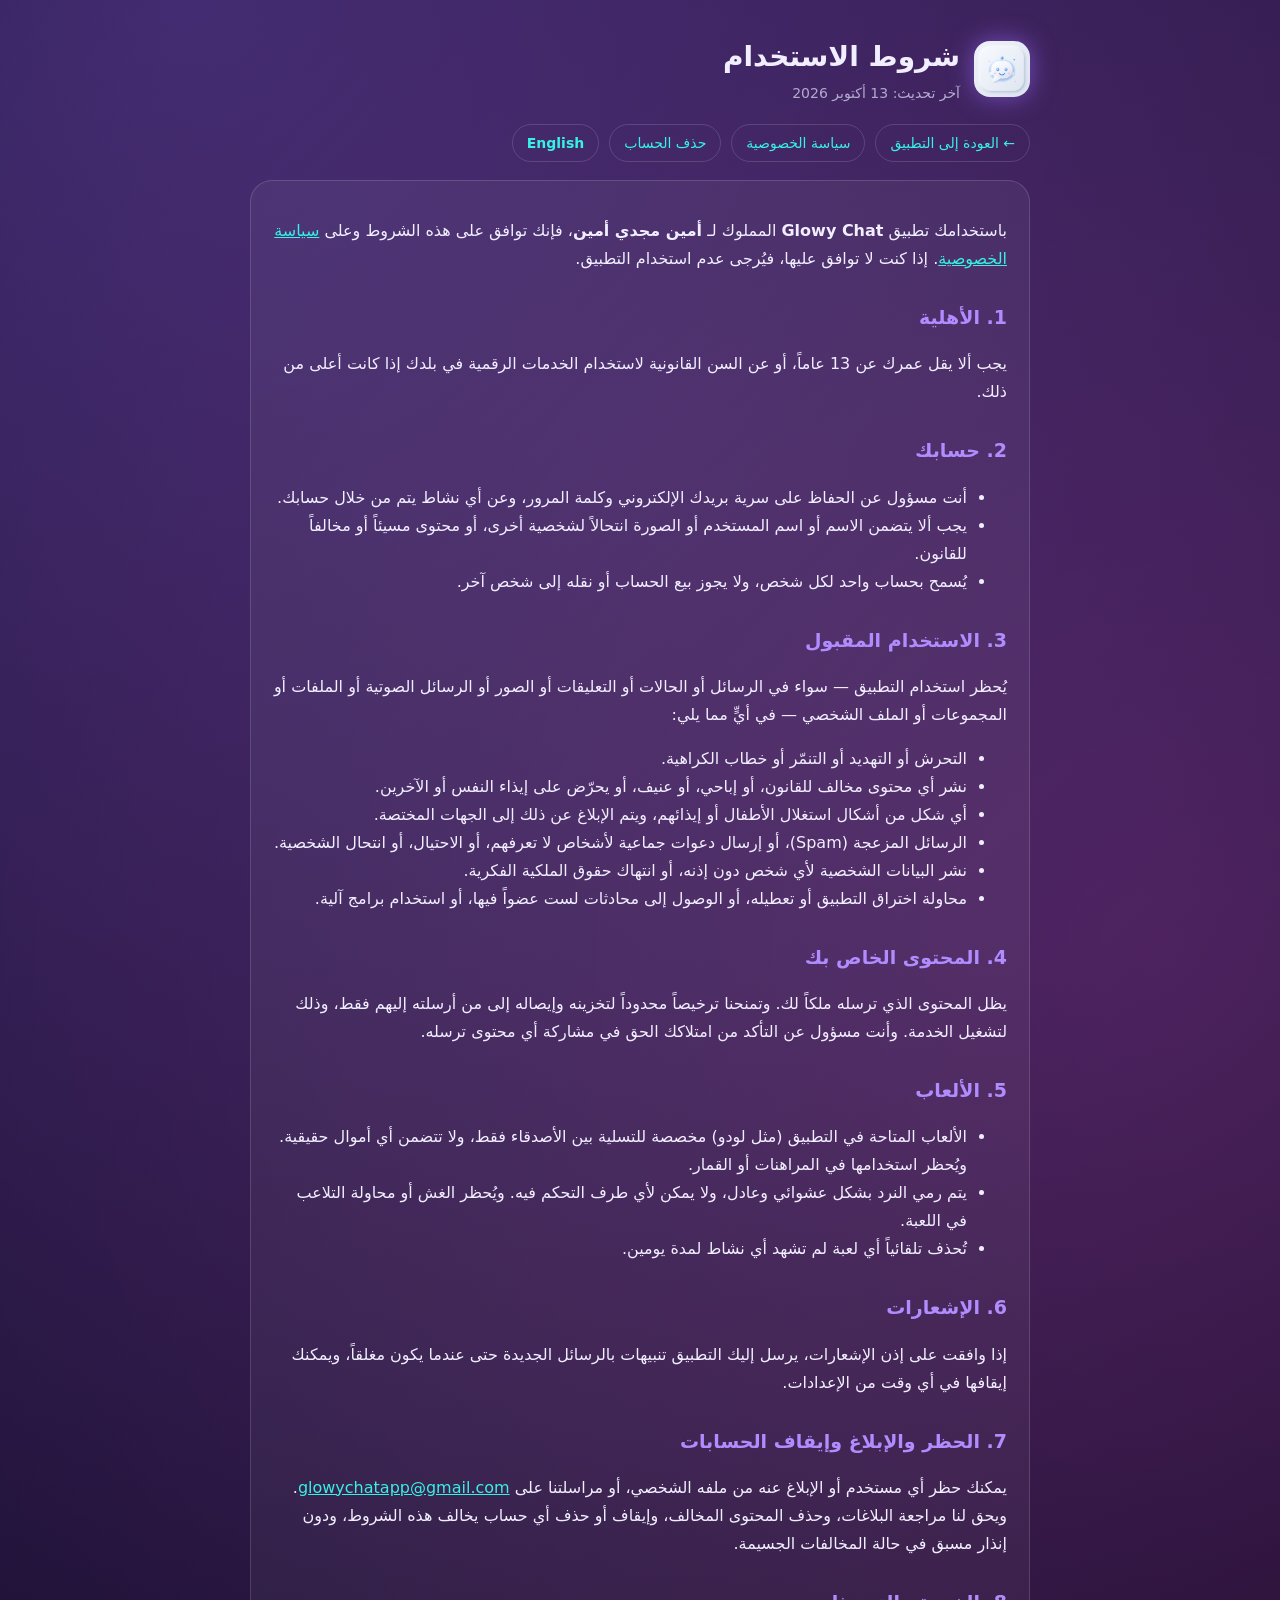
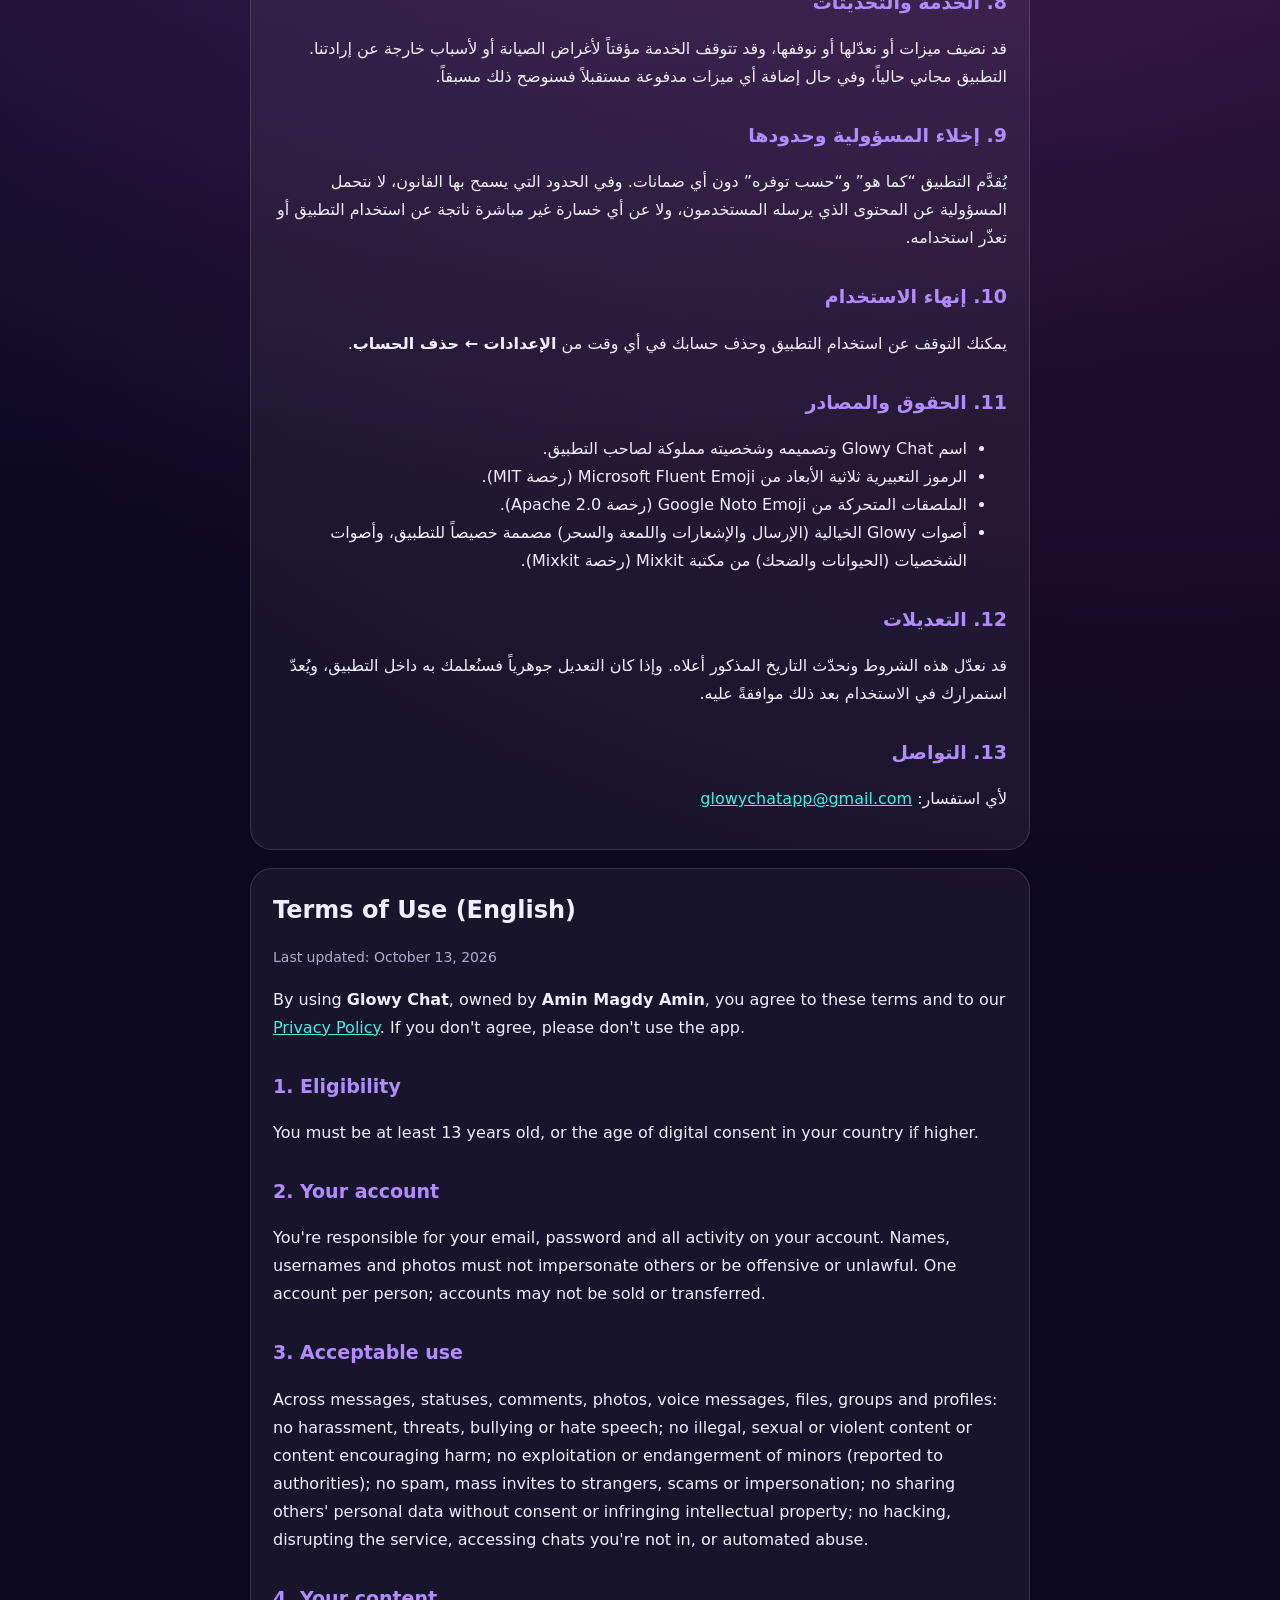
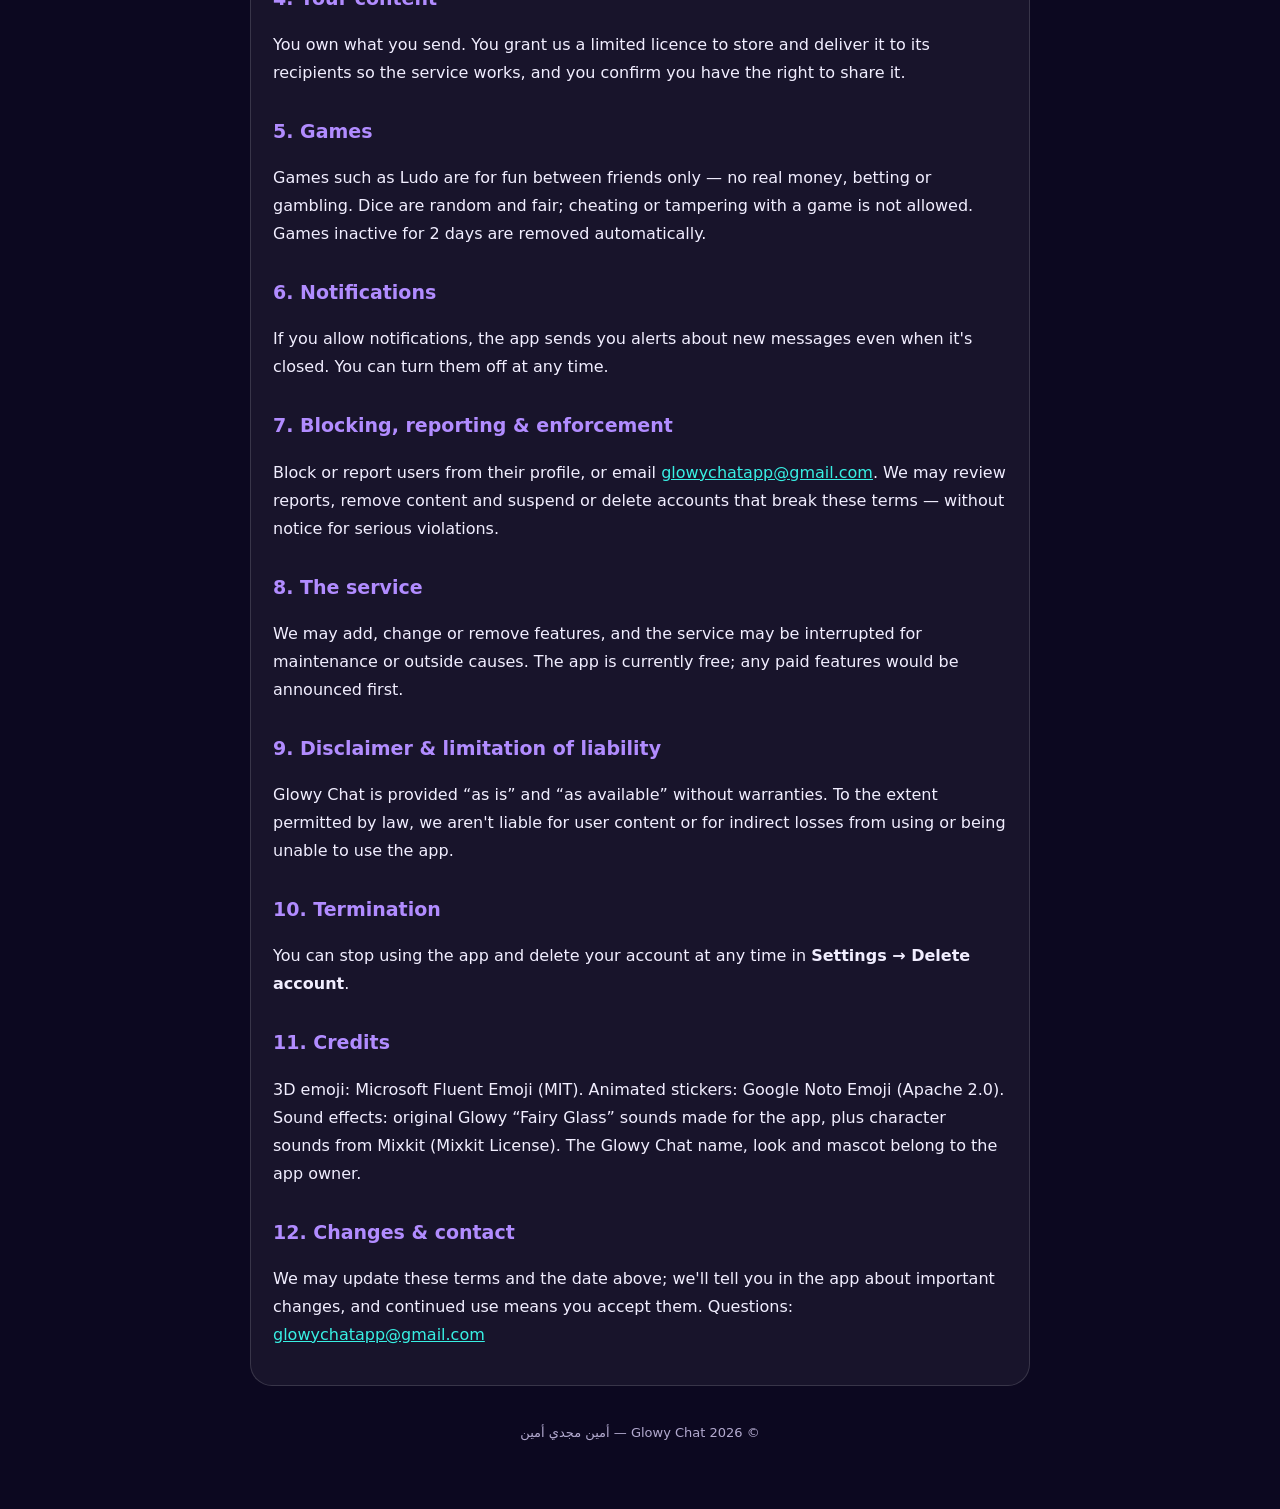
==== terms.html @ 3355cf98 "Add files via upload" ====
<!doctype html>
<html lang="ar" dir="rtl">
  <head>
    <meta charset="UTF-8" />
    <meta name="viewport" content="width=device-width, initial-scale=1" />
    <title>شروط الاستخدام — Glowy Chat</title>
    <link rel="icon" type="image/png" href="favicon-64.png" />
    <link rel="stylesheet" href="legal.css" />
  </head>
  <body>
    <main>
      <header>
        <img src="glowy-icon-192.png" alt="Glowy Chat" />
        <div>
          <h1>شروط الاستخدام</h1>
          <div class="muted">آخر تحديث: 13 أكتوبر 2026</div>
        </div>
      </header>
      <nav>
        <a href="index.html">← العودة إلى التطبيق</a>
        <a href="privacy.html">سياسة الخصوصية</a>
        <a href="delete-account.html">حذف الحساب</a>
        <a class="lang-switch" href="#english">English</a>
      </nav>

      <section>
        <p>
          باستخدامك تطبيق <strong>Glowy Chat</strong> المملوك لـ <strong>أمين مجدي أمين</strong>، فإنك توافق على هذه الشروط
          وعلى <a href="privacy.html">سياسة الخصوصية</a>. إذا كنت لا توافق عليها، فيُرجى عدم استخدام التطبيق.
        </p>

        <h2>1. الأهلية</h2>
        <p>يجب ألا يقل عمرك عن 13 عاماً، أو عن السن القانونية لاستخدام الخدمات الرقمية في بلدك إذا كانت أعلى من ذلك.</p>

        <h2>2. حسابك</h2>
        <ul>
          <li>أنت مسؤول عن الحفاظ على سرية بريدك الإلكتروني وكلمة المرور، وعن أي نشاط يتم من خلال حسابك.</li>
          <li>يجب ألا يتضمن الاسم أو اسم المستخدم أو الصورة انتحالاً لشخصية أخرى، أو محتوى مسيئاً أو مخالفاً للقانون.</li>
          <li>يُسمح بحساب واحد لكل شخص، ولا يجوز بيع الحساب أو نقله إلى شخص آخر.</li>
        </ul>

        <h2>3. الاستخدام المقبول</h2>
        <p>يُحظر استخدام التطبيق — سواء في الرسائل أو الحالات أو التعليقات أو الصور أو الرسائل الصوتية أو الملفات أو المجموعات أو الملف الشخصي — في أيٍّ مما يلي:</p>
        <ul>
          <li>التحرش أو التهديد أو التنمّر أو خطاب الكراهية.</li>
          <li>نشر أي محتوى مخالف للقانون، أو إباحي، أو عنيف، أو يحرّض على إيذاء النفس أو الآخرين.</li>
          <li>أي شكل من أشكال استغلال الأطفال أو إيذائهم، ويتم الإبلاغ عن ذلك إلى الجهات المختصة.</li>
          <li>الرسائل المزعجة (Spam)، أو إرسال دعوات جماعية لأشخاص لا تعرفهم، أو الاحتيال، أو انتحال الشخصية.</li>
          <li>نشر البيانات الشخصية لأي شخص دون إذنه، أو انتهاك حقوق الملكية الفكرية.</li>
          <li>محاولة اختراق التطبيق أو تعطيله، أو الوصول إلى محادثات لست عضواً فيها، أو استخدام برامج آلية.</li>
        </ul>

        <h2>4. المحتوى الخاص بك</h2>
        <p>
          يظل المحتوى الذي ترسله ملكاً لك. وتمنحنا ترخيصاً محدوداً لتخزينه وإيصاله إلى من أرسلته إليهم فقط، وذلك لتشغيل الخدمة.
          وأنت مسؤول عن التأكد من امتلاكك الحق في مشاركة أي محتوى ترسله.
        </p>

        <h2>5. الألعاب</h2>
        <ul>
          <li>الألعاب المتاحة في التطبيق (مثل لودو) مخصصة للتسلية بين الأصدقاء فقط، ولا تتضمن أي أموال حقيقية. ويُحظر استخدامها في المراهنات أو القمار.</li>
          <li>يتم رمي النرد بشكل عشوائي وعادل، ولا يمكن لأي طرف التحكم فيه. ويُحظر الغش أو محاولة التلاعب في اللعبة.</li>
          <li>تُحذف تلقائياً أي لعبة لم تشهد أي نشاط لمدة يومين.</li>
        </ul>

        <h2>6. الإشعارات</h2>
        <p>إذا وافقت على إذن الإشعارات، يرسل إليك التطبيق تنبيهات بالرسائل الجديدة حتى عندما يكون مغلقاً، ويمكنك إيقافها في أي وقت من الإعدادات.</p>

        <h2>7. الحظر والإبلاغ وإيقاف الحسابات</h2>
        <p>
          يمكنك حظر أي مستخدم أو الإبلاغ عنه من ملفه الشخصي، أو مراسلتنا على
          <a href="mailto:glowychatapp@gmail.com">glowychatapp@gmail.com</a>.
          ويحق لنا مراجعة البلاغات، وحذف المحتوى المخالف، وإيقاف أو حذف أي حساب يخالف هذه الشروط، ودون إنذار مسبق في حالة المخالفات الجسيمة.
        </p>

        <h2>8. الخدمة والتحديثات</h2>
        <p>
          قد نضيف ميزات أو نعدّلها أو نوقفها، وقد تتوقف الخدمة مؤقتاً لأغراض الصيانة أو لأسباب خارجة عن إرادتنا.
          التطبيق مجاني حالياً، وفي حال إضافة أي ميزات مدفوعة مستقبلاً فسنوضح ذلك مسبقاً.
        </p>

        <h2>9. إخلاء المسؤولية وحدودها</h2>
        <p>
          يُقدَّم التطبيق “كما هو” و“حسب توفره” دون أي ضمانات. وفي الحدود التي يسمح بها القانون، لا نتحمل المسؤولية عن المحتوى الذي يرسله المستخدمون،
          ولا عن أي خسارة غير مباشرة ناتجة عن استخدام التطبيق أو تعذّر استخدامه.
        </p>

        <h2>10. إنهاء الاستخدام</h2>
        <p>يمكنك التوقف عن استخدام التطبيق وحذف حسابك في أي وقت من <strong>الإعدادات ← حذف الحساب</strong>.</p>

        <h2>11. الحقوق والمصادر</h2>
        <ul>
          <li>اسم Glowy Chat وتصميمه وشخصيته مملوكة لصاحب التطبيق.</li>
          <li>الرموز التعبيرية ثلاثية الأبعاد من Microsoft Fluent Emoji (رخصة MIT).</li>
          <li>الملصقات المتحركة من Google Noto Emoji (رخصة Apache 2.0).</li>
          <li>أصوات Glowy الخيالية (الإرسال والإشعارات واللمعة والسحر) مصممة خصيصاً للتطبيق، وأصوات الشخصيات (الحيوانات والضحك) من مكتبة Mixkit (رخصة Mixkit).</li>
        </ul>

        <h2>12. التعديلات</h2>
        <p>قد نعدّل هذه الشروط ونحدّث التاريخ المذكور أعلاه. وإذا كان التعديل جوهرياً فسنُعلمك به داخل التطبيق، ويُعدّ استمرارك في الاستخدام بعد ذلك موافقةً عليه.</p>

        <h2>13. التواصل</h2>
        <p>لأي استفسار: <a href="mailto:glowychatapp@gmail.com">glowychatapp@gmail.com</a></p>
      </section>

      <section id="english" dir="ltr" lang="en">
        <h1 style="font-size: 24px">Terms of Use (English)</h1>
        <p class="muted">Last updated: October 13, 2026</p>
        <p>
          By using <strong>Glowy Chat</strong>, owned by <strong>Amin Magdy Amin</strong>, you agree to these terms and to our
          <a href="privacy.html">Privacy Policy</a>. If you don't agree, please don't use the app.
        </p>

        <h2>1. Eligibility</h2>
        <p>You must be at least 13 years old, or the age of digital consent in your country if higher.</p>

        <h2>2. Your account</h2>
        <p>You're responsible for your email, password and all activity on your account. Names, usernames and photos must not impersonate others or be offensive or unlawful. One account per person; accounts may not be sold or transferred.</p>

        <h2>3. Acceptable use</h2>
        <p>
          Across messages, statuses, comments, photos, voice messages, files, groups and profiles: no harassment, threats, bullying or hate speech; no illegal, sexual or violent content or
          content encouraging harm; no exploitation or endangerment of minors (reported to authorities); no spam, mass invites to strangers, scams or impersonation;
          no sharing others' personal data without consent or infringing intellectual property; no hacking, disrupting the service, accessing chats you're not in, or automated abuse.
        </p>

        <h2>4. Your content</h2>
        <p>You own what you send. You grant us a limited licence to store and deliver it to its recipients so the service works, and you confirm you have the right to share it.</p>

        <h2>5. Games</h2>
        <p>Games such as Ludo are for fun between friends only — no real money, betting or gambling. Dice are random and fair; cheating or tampering with a game is not allowed. Games inactive for 2 days are removed automatically.</p>

        <h2>6. Notifications</h2>
        <p>If you allow notifications, the app sends you alerts about new messages even when it's closed. You can turn them off at any time.</p>

        <h2>7. Blocking, reporting &amp; enforcement</h2>
        <p>Block or report users from their profile, or email <a href="mailto:glowychatapp@gmail.com">glowychatapp@gmail.com</a>. We may review reports, remove content and suspend or delete accounts that break these terms — without notice for serious violations.</p>

        <h2>8. The service</h2>
        <p>We may add, change or remove features, and the service may be interrupted for maintenance or outside causes. The app is currently free; any paid features would be announced first.</p>

        <h2>9. Disclaimer &amp; limitation of liability</h2>
        <p>Glowy Chat is provided “as is” and “as available” without warranties. To the extent permitted by law, we aren't liable for user content or for indirect losses from using or being unable to use the app.</p>

        <h2>10. Termination</h2>
        <p>You can stop using the app and delete your account at any time in <strong>Settings → Delete account</strong>.</p>

        <h2>11. Credits</h2>
        <p>3D emoji: Microsoft Fluent Emoji (MIT). Animated stickers: Google Noto Emoji (Apache 2.0). Sound effects: original Glowy “Fairy Glass” sounds made for the app, plus character sounds from Mixkit (Mixkit License). The Glowy Chat name, look and mascot belong to the app owner.</p>

        <h2>12. Changes &amp; contact</h2>
        <p>We may update these terms and the date above; we'll tell you in the app about important changes, and continued use means you accept them. Questions: <a href="mailto:glowychatapp@gmail.com">glowychatapp@gmail.com</a></p>
      </section>

      <footer>© 2026 Glowy Chat — أمين مجدي أمين</footer>
    </main>
  </body>
</html>
---- legal.css ----
:root {
  color-scheme: dark;
  --bg: #0c0820;
  --card: rgba(255, 255, 255, 0.05);
  --border: rgba(255, 255, 255, 0.14);
  --text: #f1eeff;
  --muted: #b3aacf;
  --accent: #b18cff;
  --mint: #38f0e4;
}

* {
  box-sizing: border-box;
}

body {
  margin: 0;
  font-family: "Segoe UI", "Tahoma", system-ui, -apple-system, sans-serif;
  line-height: 1.75;
  color: var(--text);
  background: radial-gradient(circle at 15% 0%, rgba(157, 107, 255, 0.35), transparent 45%),
    radial-gradient(circle at 90% 20%, rgba(255, 79, 210, 0.22), transparent 40%), var(--bg);
  min-height: 100vh;
}

main {
  max-width: 820px;
  margin: 0 auto;
  padding: 32px 20px 64px;
}

header {
  display: flex;
  align-items: center;
  gap: 14px;
  margin-bottom: 18px;
}

header img {
  width: 56px;
  height: 56px;
  border-radius: 16px;
  box-shadow: 0 0 24px rgba(157, 107, 255, 0.6);
}

h1 {
  margin: 0;
  font-size: 28px;
}

h2 {
  margin: 28px 0 8px;
  font-size: 19px;
  color: var(--accent);
}

p,
li {
  color: var(--text);
}

.muted {
  color: var(--muted);
  font-size: 14px;
}

section {
  padding: 20px 22px;
  margin: 18px 0;
  border-radius: 22px;
  background: var(--card);
  border: 1px solid var(--border);
}

a {
  color: var(--mint);
}

nav {
  display: flex;
  flex-wrap: wrap;
  gap: 10px;
  margin: 8px 0 18px;
}

nav a {
  padding: 6px 14px;
  border-radius: 999px;
  border: 1px solid var(--border);
  text-decoration: none;
  font-size: 14px;
}

.lang-switch {
  font-weight: 700;
}

.box {
  padding: 14px 16px;
  border-radius: 16px;
  background: rgba(56, 240, 228, 0.07);
  border: 1px dashed rgba(56, 240, 228, 0.4);
}

footer {
  margin-top: 36px;
  text-align: center;
  color: var(--muted);
  font-size: 13px;
}
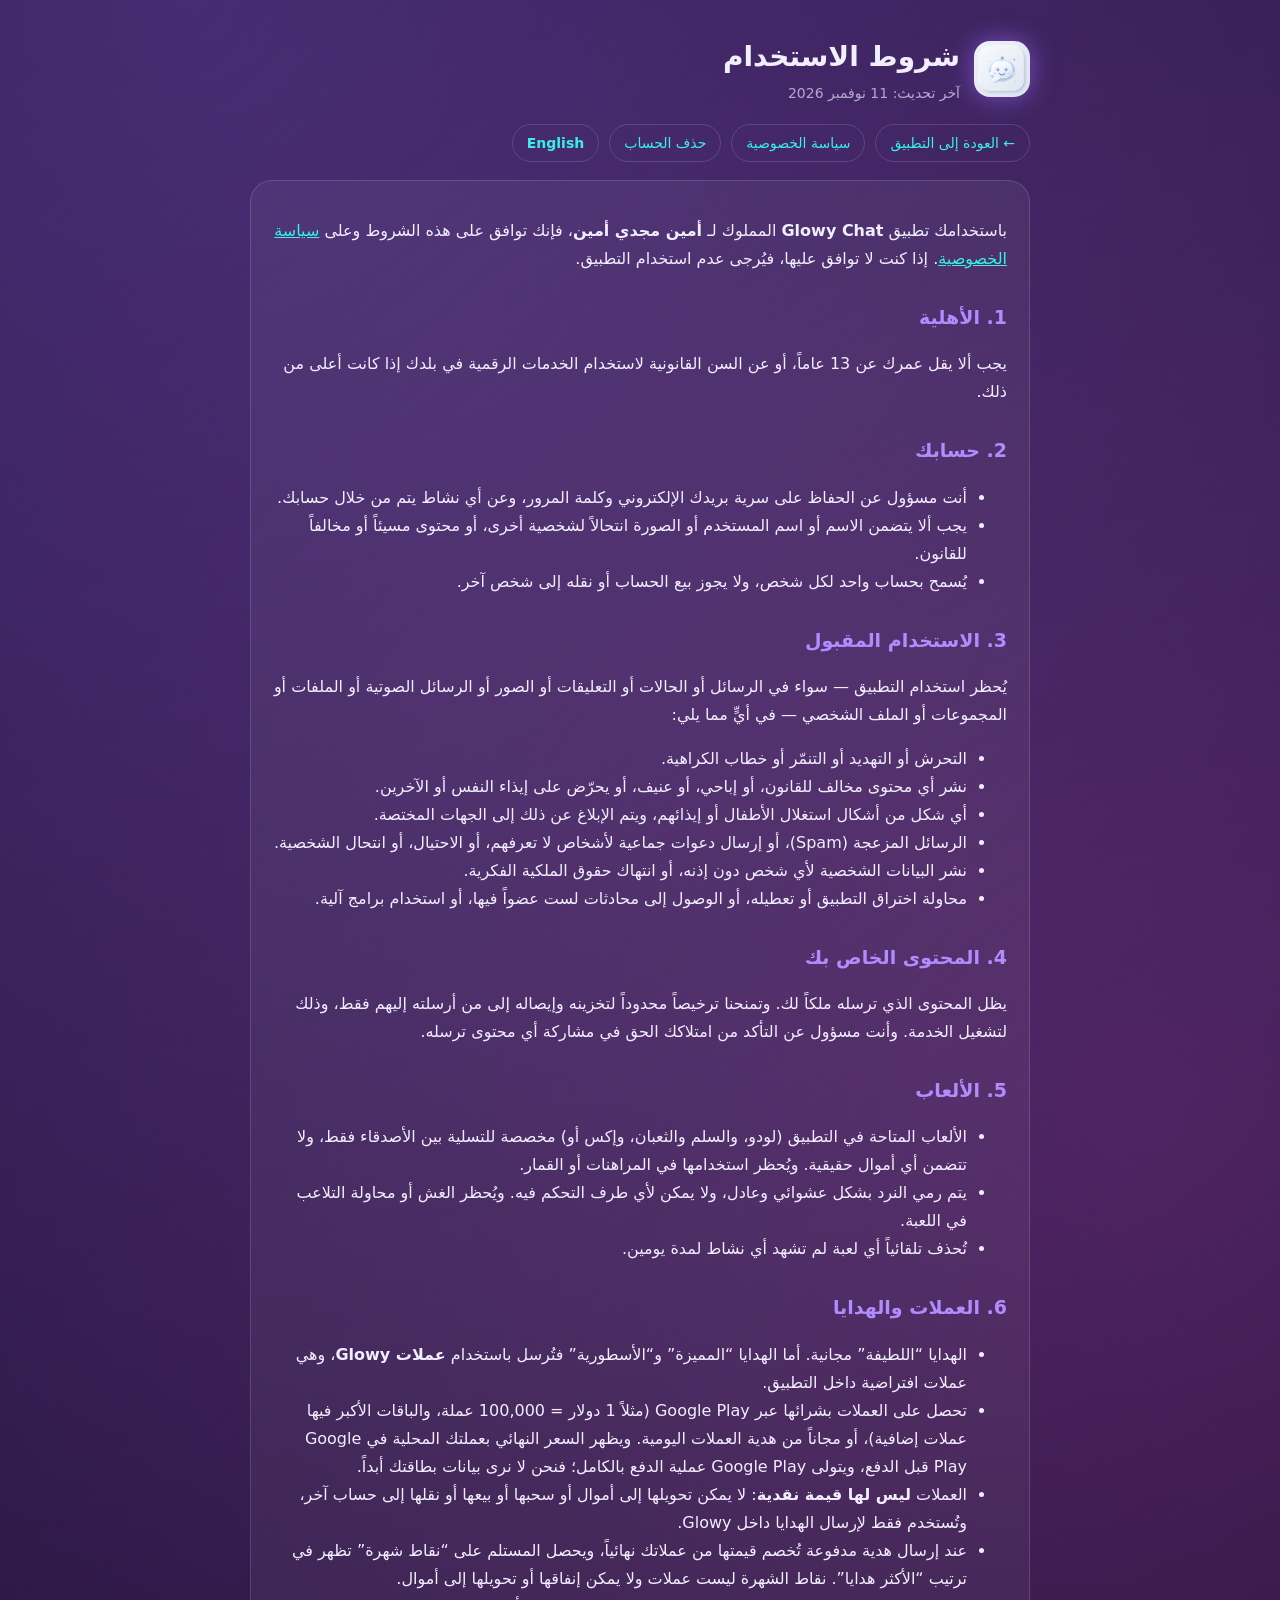
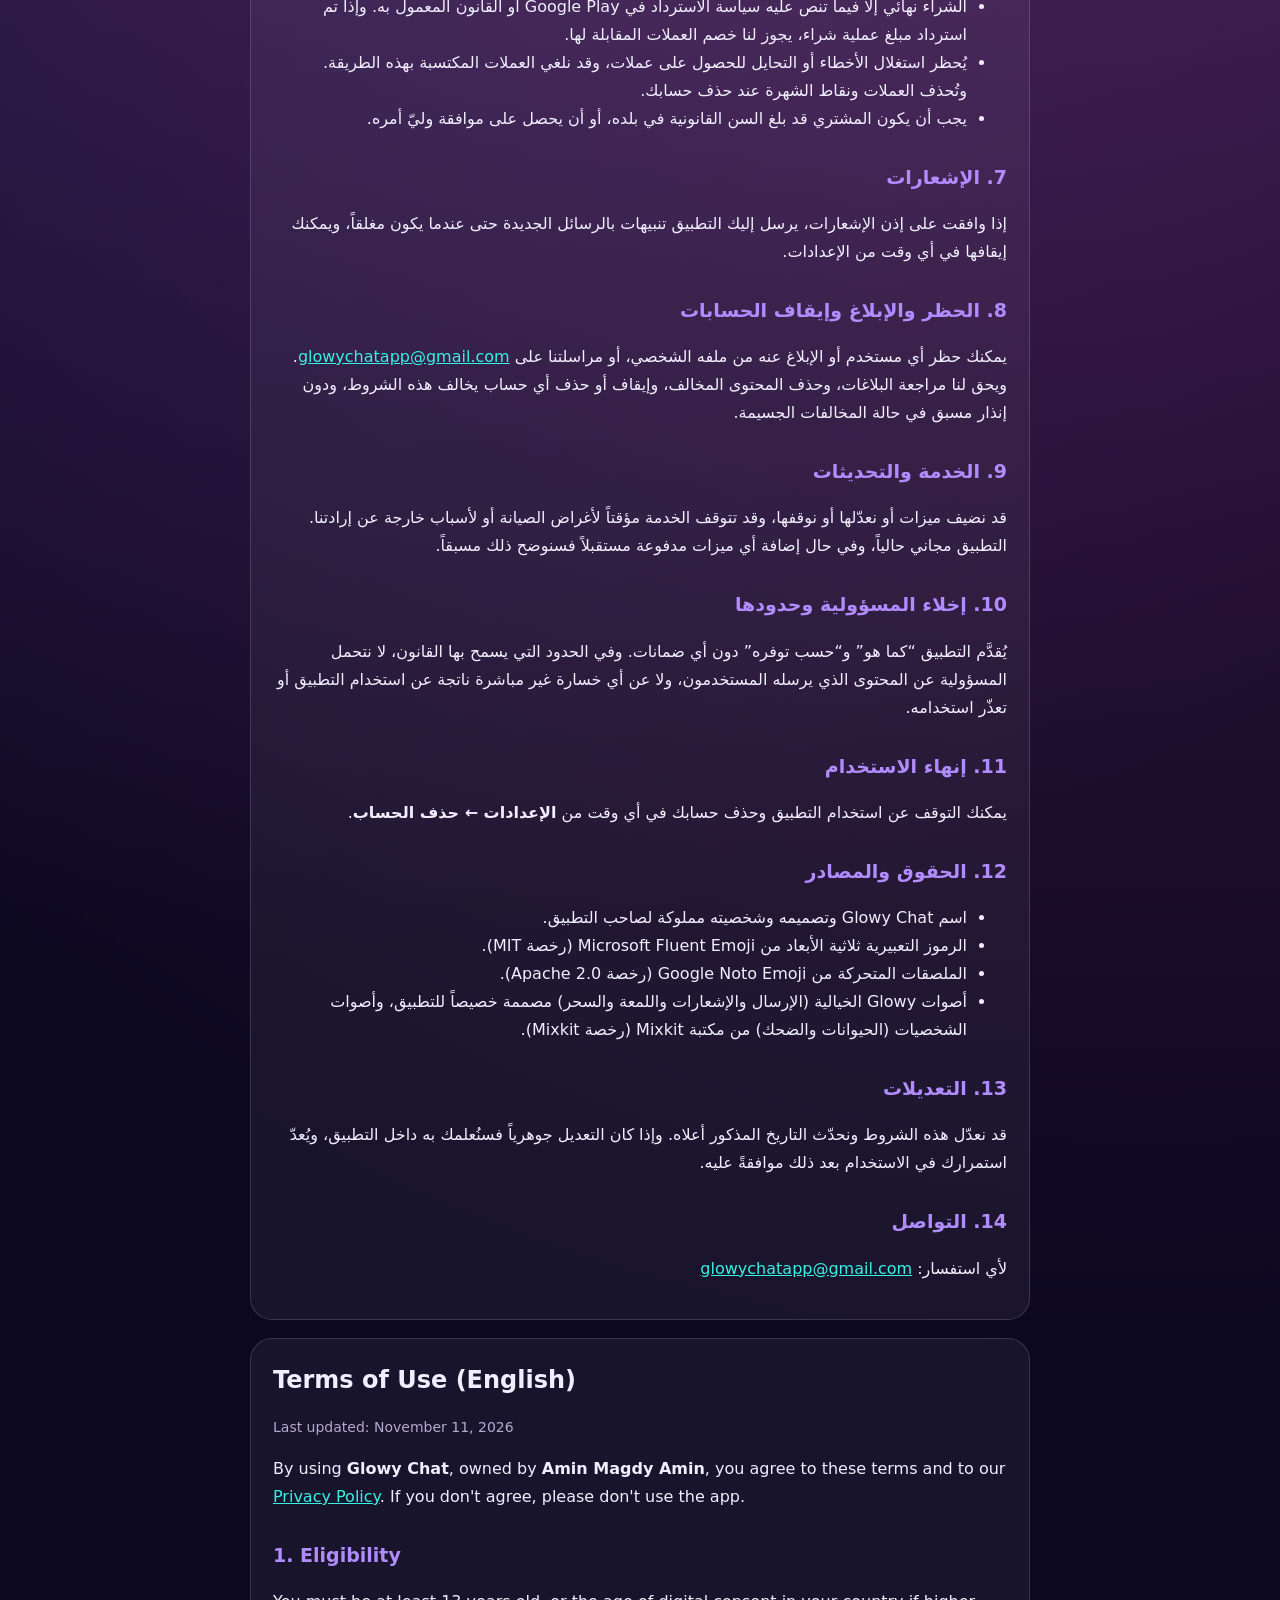
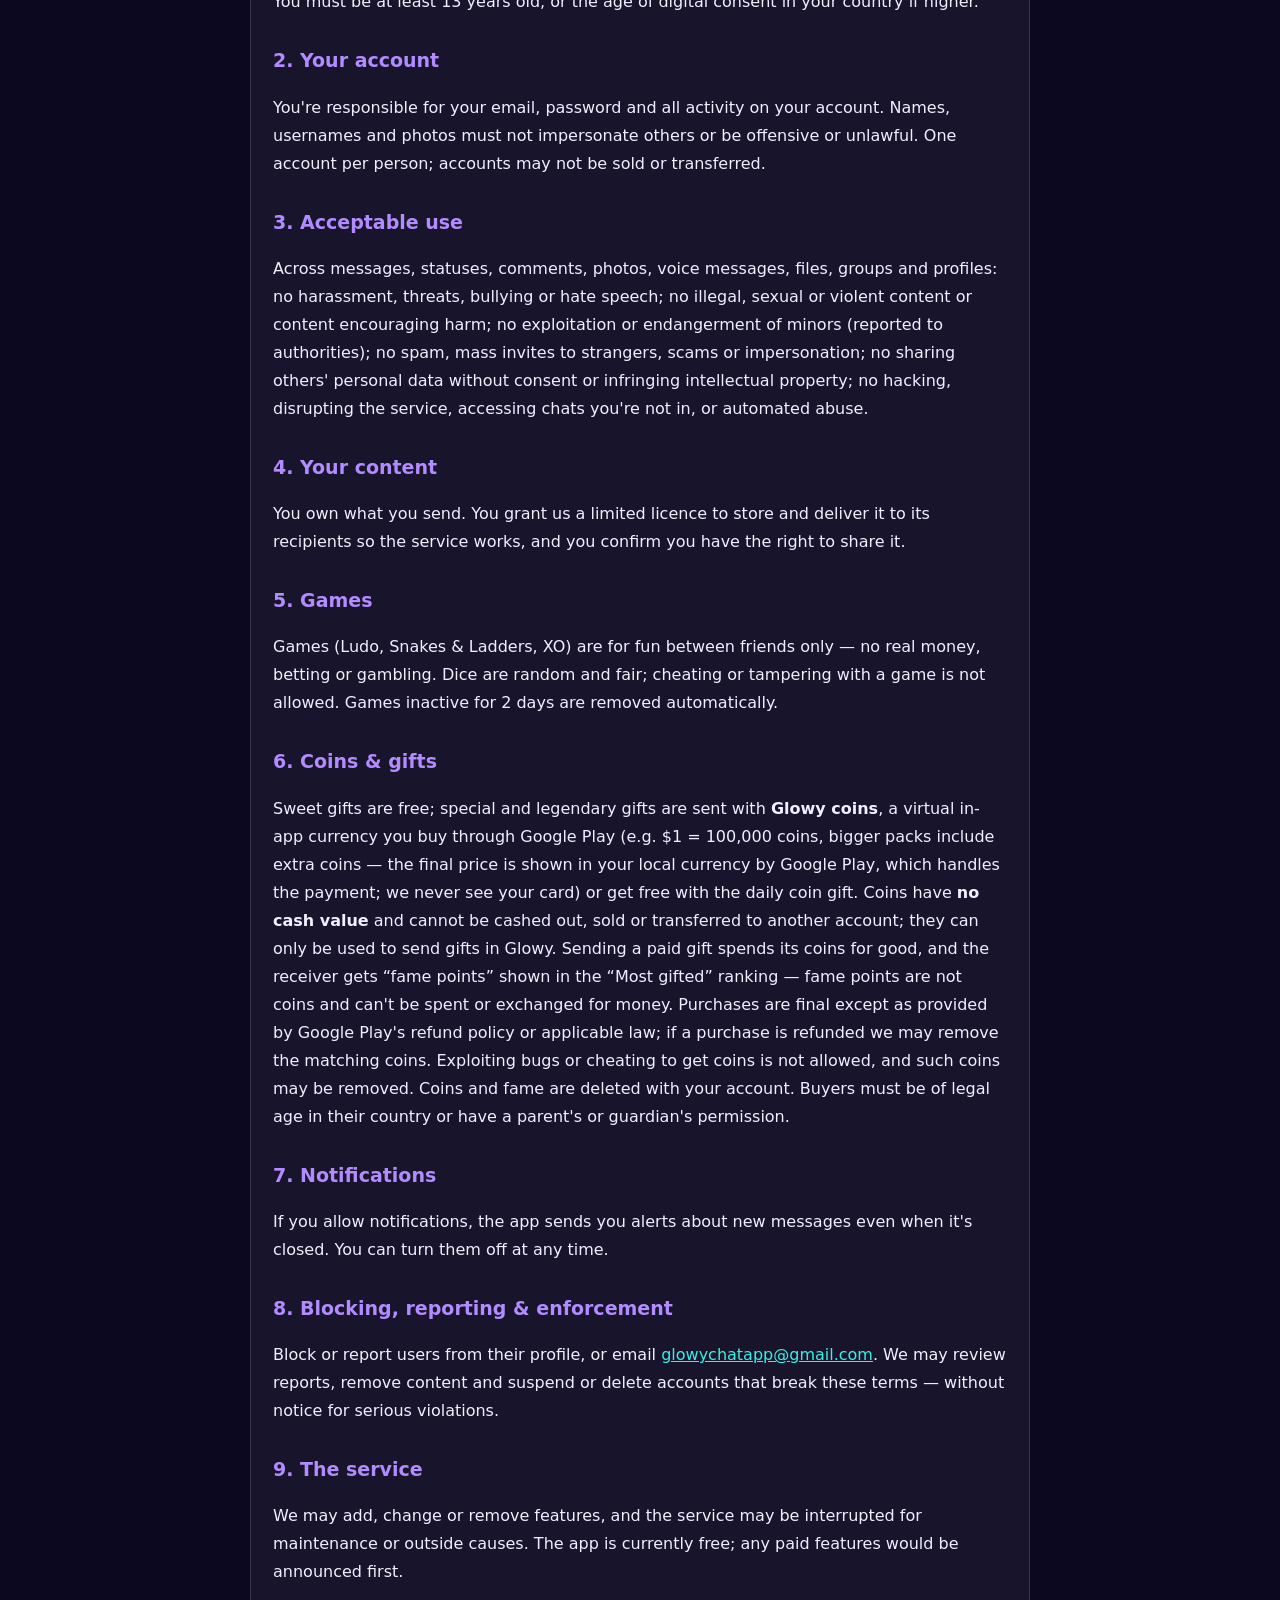
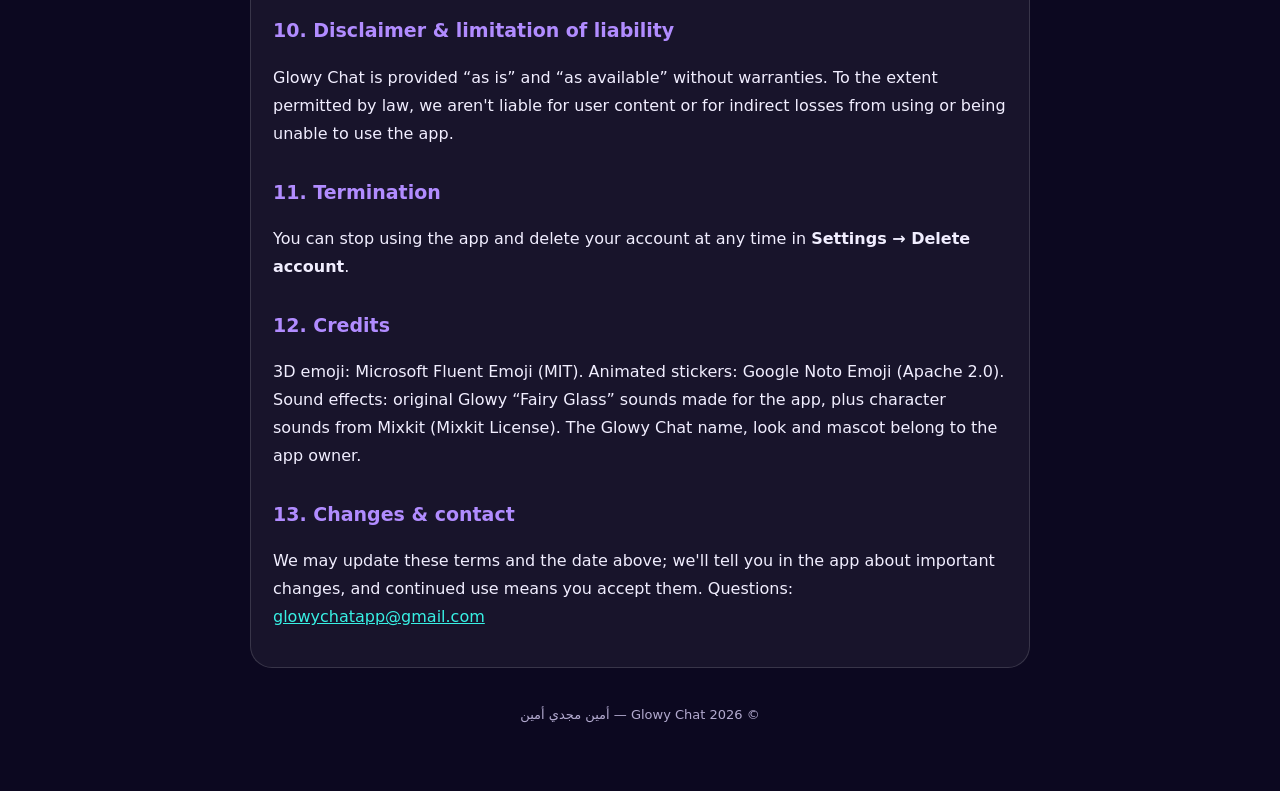
==== commit 2bbf505b: "Coins & paid gifts: privacy policy and terms Co-Authored-By: Claude Opus 5.5 <noreply@anthropic.com>" ====
--- a/terms.html
+++ b/terms.html
@@ -13,7 +13,7 @@
         <img src="glowy-icon-192.png" alt="Glowy Chat" />
         <div>
           <h1>شروط الاستخدام</h1>
-          <div class="muted">آخر تحديث: 13 أكتوبر 2026</div>
+          <div class="muted">آخر تحديث: 11 نوفمبر 2026</div>
         </div>
       </header>
       <nav>
@@ -58,37 +58,48 @@
 
         <h2>5. الألعاب</h2>
         <ul>
-          <li>الألعاب المتاحة في التطبيق (مثل لودو) مخصصة للتسلية بين الأصدقاء فقط، ولا تتضمن أي أموال حقيقية. ويُحظر استخدامها في المراهنات أو القمار.</li>
+          <li>الألعاب المتاحة في التطبيق (لودو، والسلم والثعبان، وإكس أو) مخصصة للتسلية بين الأصدقاء فقط، ولا تتضمن أي أموال حقيقية. ويُحظر استخدامها في المراهنات أو القمار.</li>
           <li>يتم رمي النرد بشكل عشوائي وعادل، ولا يمكن لأي طرف التحكم فيه. ويُحظر الغش أو محاولة التلاعب في اللعبة.</li>
           <li>تُحذف تلقائياً أي لعبة لم تشهد أي نشاط لمدة يومين.</li>
         </ul>
 
-        <h2>6. الإشعارات</h2>
+        <h2>6. العملات والهدايا</h2>
+        <ul>
+          <li>الهدايا “اللطيفة” مجانية. أما الهدايا “المميزة” و“الأسطورية” فتُرسل باستخدام <strong>عملات Glowy</strong>، وهي عملات افتراضية داخل التطبيق.</li>
+          <li>تحصل على العملات بشرائها عبر Google Play (مثلاً 1 دولار = 100,000 عملة، والباقات الأكبر فيها عملات إضافية)، أو مجاناً من هدية العملات اليومية. ويظهر السعر النهائي بعملتك المحلية في Google Play قبل الدفع، ويتولى Google Play عملية الدفع بالكامل؛ فنحن لا نرى بيانات بطاقتك أبداً.</li>
+          <li>العملات <strong>ليس لها قيمة نقدية</strong>: لا يمكن تحويلها إلى أموال أو سحبها أو بيعها أو نقلها إلى حساب آخر، وتُستخدم فقط لإرسال الهدايا داخل Glowy.</li>
+          <li>عند إرسال هدية مدفوعة تُخصم قيمتها من عملاتك نهائياً، ويحصل المستلم على “نقاط شهرة” تظهر في ترتيب “الأكثر هدايا”. نقاط الشهرة ليست عملات ولا يمكن إنفاقها أو تحويلها إلى أموال.</li>
+          <li>الشراء نهائي إلا فيما تنص عليه سياسة الاسترداد في Google Play أو القانون المعمول به. وإذا تم استرداد مبلغ عملية شراء، يجوز لنا خصم العملات المقابلة لها.</li>
+          <li>يُحظر استغلال الأخطاء أو التحايل للحصول على عملات، وقد نلغي العملات المكتسبة بهذه الطريقة. وتُحذف العملات ونقاط الشهرة عند حذف حسابك.</li>
+          <li>يجب أن يكون المشتري قد بلغ السن القانونية في بلده، أو أن يحصل على موافقة وليّ أمره.</li>
+        </ul>
+
+        <h2>7. الإشعارات</h2>
         <p>إذا وافقت على إذن الإشعارات، يرسل إليك التطبيق تنبيهات بالرسائل الجديدة حتى عندما يكون مغلقاً، ويمكنك إيقافها في أي وقت من الإعدادات.</p>
 
-        <h2>7. الحظر والإبلاغ وإيقاف الحسابات</h2>
+        <h2>8. الحظر والإبلاغ وإيقاف الحسابات</h2>
         <p>
           يمكنك حظر أي مستخدم أو الإبلاغ عنه من ملفه الشخصي، أو مراسلتنا على
           <a href="mailto:glowychatapp@gmail.com">glowychatapp@gmail.com</a>.
           ويحق لنا مراجعة البلاغات، وحذف المحتوى المخالف، وإيقاف أو حذف أي حساب يخالف هذه الشروط، ودون إنذار مسبق في حالة المخالفات الجسيمة.
         </p>
 
-        <h2>8. الخدمة والتحديثات</h2>
+        <h2>9. الخدمة والتحديثات</h2>
         <p>
           قد نضيف ميزات أو نعدّلها أو نوقفها، وقد تتوقف الخدمة مؤقتاً لأغراض الصيانة أو لأسباب خارجة عن إرادتنا.
           التطبيق مجاني حالياً، وفي حال إضافة أي ميزات مدفوعة مستقبلاً فسنوضح ذلك مسبقاً.
         </p>
 
-        <h2>9. إخلاء المسؤولية وحدودها</h2>
+        <h2>10. إخلاء المسؤولية وحدودها</h2>
         <p>
           يُقدَّم التطبيق “كما هو” و“حسب توفره” دون أي ضمانات. وفي الحدود التي يسمح بها القانون، لا نتحمل المسؤولية عن المحتوى الذي يرسله المستخدمون،
           ولا عن أي خسارة غير مباشرة ناتجة عن استخدام التطبيق أو تعذّر استخدامه.
         </p>
 
-        <h2>10. إنهاء الاستخدام</h2>
+        <h2>11. إنهاء الاستخدام</h2>
         <p>يمكنك التوقف عن استخدام التطبيق وحذف حسابك في أي وقت من <strong>الإعدادات ← حذف الحساب</strong>.</p>
 
-        <h2>11. الحقوق والمصادر</h2>
+        <h2>12. الحقوق والمصادر</h2>
         <ul>
           <li>اسم Glowy Chat وتصميمه وشخصيته مملوكة لصاحب التطبيق.</li>
           <li>الرموز التعبيرية ثلاثية الأبعاد من Microsoft Fluent Emoji (رخصة MIT).</li>
@@ -96,16 +107,16 @@
           <li>أصوات Glowy الخيالية (الإرسال والإشعارات واللمعة والسحر) مصممة خصيصاً للتطبيق، وأصوات الشخصيات (الحيوانات والضحك) من مكتبة Mixkit (رخصة Mixkit).</li>
         </ul>
 
-        <h2>12. التعديلات</h2>
+        <h2>13. التعديلات</h2>
         <p>قد نعدّل هذه الشروط ونحدّث التاريخ المذكور أعلاه. وإذا كان التعديل جوهرياً فسنُعلمك به داخل التطبيق، ويُعدّ استمرارك في الاستخدام بعد ذلك موافقةً عليه.</p>
 
-        <h2>13. التواصل</h2>
+        <h2>14. التواصل</h2>
         <p>لأي استفسار: <a href="mailto:glowychatapp@gmail.com">glowychatapp@gmail.com</a></p>
       </section>
 
       <section id="english" dir="ltr" lang="en">
         <h1 style="font-size: 24px">Terms of Use (English)</h1>
-        <p class="muted">Last updated: October 13, 2026</p>
+        <p class="muted">Last updated: November 11, 2026</p>
         <p>
           By using <strong>Glowy Chat</strong>, owned by <strong>Amin Magdy Amin</strong>, you agree to these terms and to our
           <a href="privacy.html">Privacy Policy</a>. If you don't agree, please don't use the app.
@@ -128,27 +139,38 @@
         <p>You own what you send. You grant us a limited licence to store and deliver it to its recipients so the service works, and you confirm you have the right to share it.</p>
 
         <h2>5. Games</h2>
-        <p>Games such as Ludo are for fun between friends only — no real money, betting or gambling. Dice are random and fair; cheating or tampering with a game is not allowed. Games inactive for 2 days are removed automatically.</p>
+        <p>Games (Ludo, Snakes &amp; Ladders, XO) are for fun between friends only — no real money, betting or gambling. Dice are random and fair; cheating or tampering with a game is not allowed. Games inactive for 2 days are removed automatically.</p>
 
-        <h2>6. Notifications</h2>
+        <h2>6. Coins &amp; gifts</h2>
+        <p>
+          Sweet gifts are free; special and legendary gifts are sent with <strong>Glowy coins</strong>, a virtual in-app currency you buy through Google Play
+          (e.g. $1 = 100,000 coins, bigger packs include extra coins — the final price is shown in your local currency by Google Play, which handles the payment; we never see your card)
+          or get free with the daily coin gift. Coins have <strong>no cash value</strong> and cannot be cashed out, sold or transferred to another account; they can only be used to send gifts in Glowy.
+          Sending a paid gift spends its coins for good, and the receiver gets “fame points” shown in the “Most gifted” ranking — fame points are not coins and can't be spent or exchanged for money.
+          Purchases are final except as provided by Google Play's refund policy or applicable law; if a purchase is refunded we may remove the matching coins.
+          Exploiting bugs or cheating to get coins is not allowed, and such coins may be removed. Coins and fame are deleted with your account.
+          Buyers must be of legal age in their country or have a parent's or guardian's permission.
+        </p>
+
+        <h2>7. Notifications</h2>
         <p>If you allow notifications, the app sends you alerts about new messages even when it's closed. You can turn them off at any time.</p>
 
-        <h2>7. Blocking, reporting &amp; enforcement</h2>
+        <h2>8. Blocking, reporting &amp; enforcement</h2>
         <p>Block or report users from their profile, or email <a href="mailto:glowychatapp@gmail.com">glowychatapp@gmail.com</a>. We may review reports, remove content and suspend or delete accounts that break these terms — without notice for serious violations.</p>
 
-        <h2>8. The service</h2>
+        <h2>9. The service</h2>
         <p>We may add, change or remove features, and the service may be interrupted for maintenance or outside causes. The app is currently free; any paid features would be announced first.</p>
 
-        <h2>9. Disclaimer &amp; limitation of liability</h2>
+        <h2>10. Disclaimer &amp; limitation of liability</h2>
         <p>Glowy Chat is provided “as is” and “as available” without warranties. To the extent permitted by law, we aren't liable for user content or for indirect losses from using or being unable to use the app.</p>
 
-        <h2>10. Termination</h2>
+        <h2>11. Termination</h2>
         <p>You can stop using the app and delete your account at any time in <strong>Settings → Delete account</strong>.</p>
 
-        <h2>11. Credits</h2>
+        <h2>12. Credits</h2>
         <p>3D emoji: Microsoft Fluent Emoji (MIT). Animated stickers: Google Noto Emoji (Apache 2.0). Sound effects: original Glowy “Fairy Glass” sounds made for the app, plus character sounds from Mixkit (Mixkit License). The Glowy Chat name, look and mascot belong to the app owner.</p>
 
-        <h2>12. Changes &amp; contact</h2>
+        <h2>13. Changes &amp; contact</h2>
         <p>We may update these terms and the date above; we'll tell you in the app about important changes, and continued use means you accept them. Questions: <a href="mailto:glowychatapp@gmail.com">glowychatapp@gmail.com</a></p>
       </section>
 
